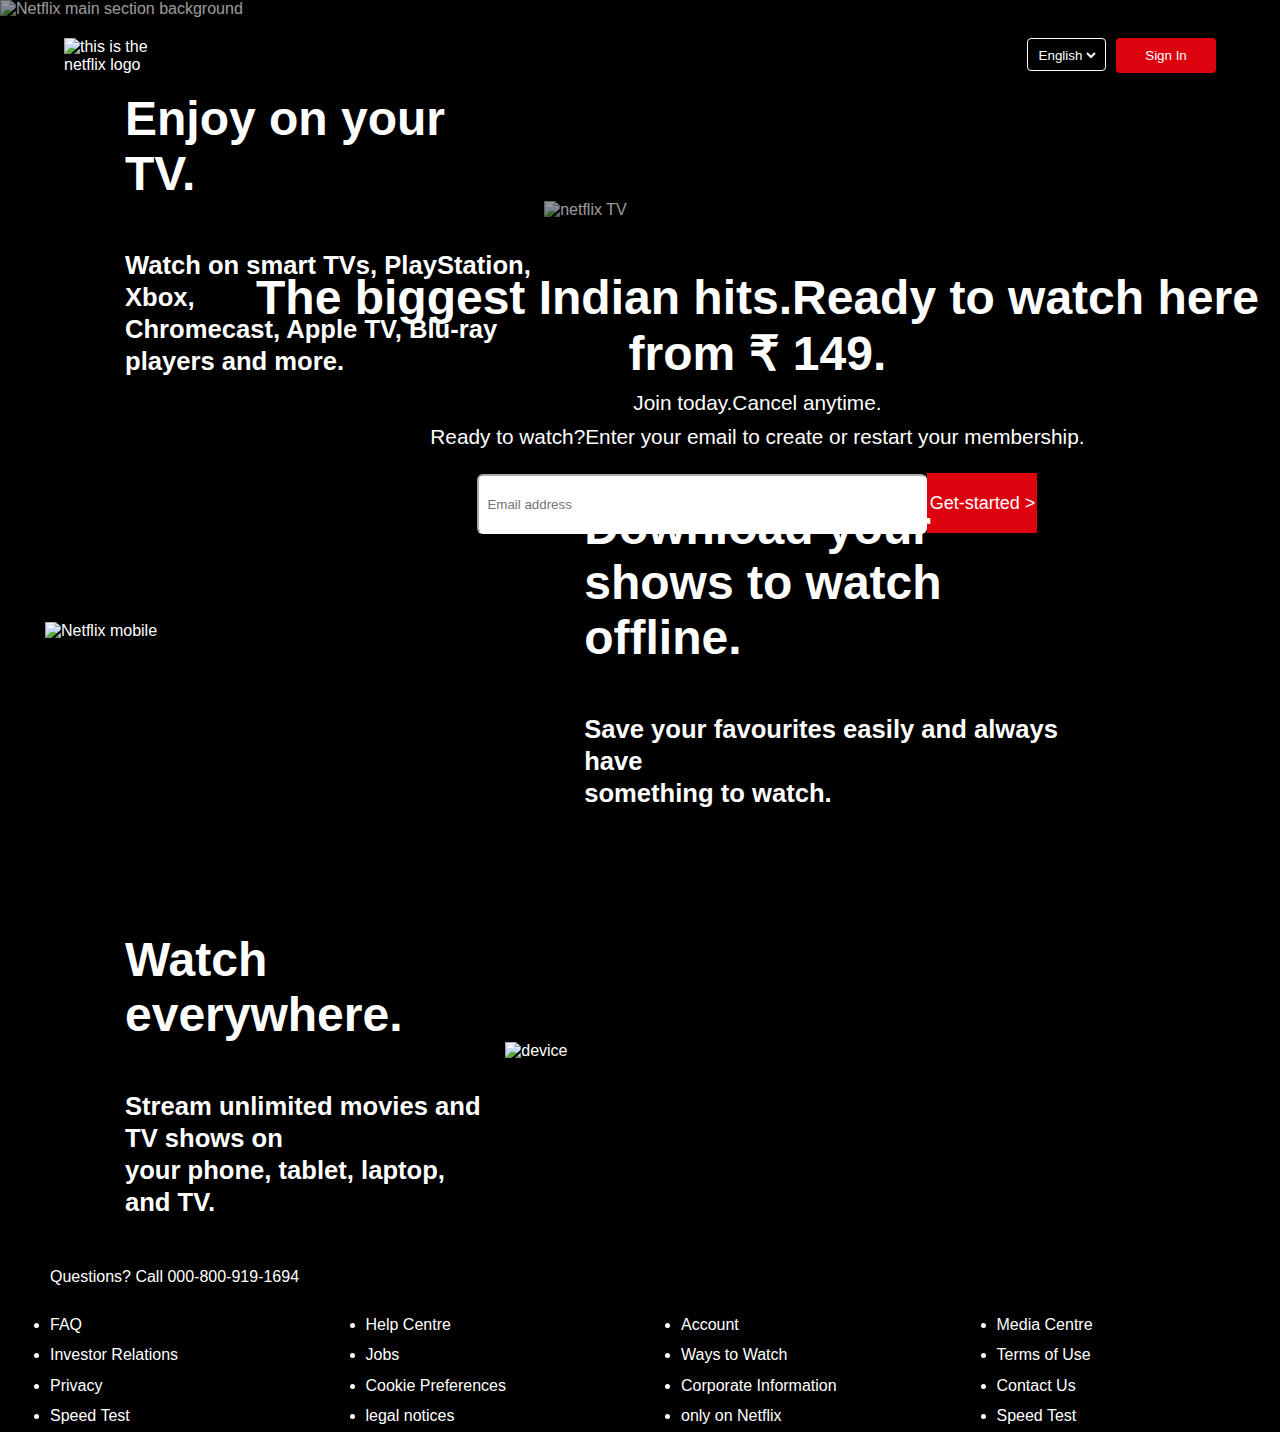
==== index.html @ 4aa47289 "Add files via upload" ====
<!DOCTYPE html>
<html>
<head>
  <meta charset="UTF-8">
  <meta http-equiv="X-UA-Compatible" content="if-edge">
  <meta name="viewport" content="width=device-width,initial-scale-1.0">
  <title>Netflix india-watch TV shows online,Watch Movie Online </title>
  <link href="NEFLIX.css" rel="stylesheet">
<link rel="stylesheet" href="path/to/font-awesome/css/font-awesome.min.css">
</head>
<body>
  <header>
    <nav class="navbar">
      <div class="navbar_netflix">
        <img src="C:\Users\poojitha\Documents\New folder\netflix.jpeg" alt="this is the netflix logo" class="netflix_logo"></div>
        <div class="navbar_nav_items">
          <div class="nav_item">
            <div class="dropdown_container">
            <i class="fa-regular fa-globe"></i>
              <select name="languages" id="languageSelect" class="language_drop_down">
                <option value="english" selected>English</option>
                <option value="hindi">Hindi</option>
              </select>
            </div>
          </div>
          <div class="nav_item">
            <button class="signin_button">Sign In</button>
          </div>
        </div>
    </nav>
  </header>
  <main>
    <section class="hero">
      <div class="hero_bg_img_cont">
        <img src="C:\Users\poojitha\Documents\New folder\background.jpg" alt="Netflix main section background" class="hero_bg_img" />
      </div>
      <div class="hero_bg_overlay"></div>
      <div class="hero_card">
        <h1 class="hero_title">
          The biggest Indian hits.Ready to watch here<br>from ₹ 149.
        </h1>
        <h2 class="hero_subtitle">Join today.Cancel anytime.</h2>
        <p class="hero_desc">
          <nobr>Ready to watch?Enter your email to create or restart your membership.</nobr>
		  <br><br>
           <nobr ><input type="Email" placeholder="Email address" class="Email"><button class="Get-started">Get-started ></button></nobr>
        </p></div>
    </section>
    <section class="style-cards">
      <div class="card-1">
        <div class="desc-1">
          <h1>Enjoy on your TV.</h1>
          <h3>Watch on smart TVs, PlayStation, Xbox,<br> Chromecast, Apple TV, Blu-ray players and more.</h3>
        </div>
        <img src="C:\Users\poojitha\Documents\New folder\tv.jpg" alt="netflix TV">
        <video class="video-1" src="https://assets.nflxext.com/ffe/siteui/acquisition/ourStory/fuji/desktop/video-tv-in-0819.m4v" autoplay=" " playsinline="" muted="" loops="" type="video/mp4"></video>
		</div>
		<div class="card-2">
		<img src="https://assets.nflxext.com/ffe/siteui/acquisition/ourStory/fuji/desktop/mobile-0819.jpg" alt="Netflix mobile">
		<div class="desc-2">
		<h1>Download your shows to watch offline.</h1>
		<h3>Save your favourites easily and always have <br>something to watch.</h3>
        </div></div>
		<div class="card-3">
		<div class="desc-3">
		<h1>Watch everywhere.</h1>
		<h3>Stream unlimited movies and TV shows on<br> your phone, tablet, laptop, and TV.</h3></div>
		<img src="https://assets.nflxext.com/ffe/siteui/acquisition/ourStory/fuji/desktop/device-pile-in.png" alt="device">
		<video class="video-2" src="https://assets.nflxext.com/ffe/siteui/acquisition/ourStory/fuji/desktop/video-devices-in.m4v" autoplay=" " playsinline="" muted="" loops="" type="video/mp4"></video>
		</div>
		</section>
  </main>
  <footer class="footer">
  <p>Questions? Call 000-800-919-1694</p>
  <div class="footer-cols">
  <ul>
  <li>FAQ</li>
  <li>Investor Relations</li>
  <li>Privacy</li>
  <li>Speed Test</li>
  </ul>
  <ul>
  <li>Help Centre</li>
  <li>Jobs</li>
  <li>Cookie Preferences</li>
  <li>legal notices</li>
  </ul>
  <ul>
  <li>Account</li>
  <li>Ways to Watch</li>
  <li>Corporate Information</li>
  <li>only on Netflix</li>
  </ul>
  <ul>
  <li>Media Centre</li>
  <li>Terms of Use</li>
  <li>Contact Us</li>
  <li>Speed Test</li>
  </ul>
  </div>
  
  </footer>
</body>

</html>
---- NEFLIX.css ----
*{
  margin: 0;
  padding:0;
  box-sizing:border-box;
}

body{
  background-color: black;
  color: white;
  font-family:"Poppins",sans-serif;
}
.navbar{
  position:absolute;
  top:0;
  width: 100%;
  display: flex;
  justify-content:space-between;
  padding:3% 5%;
  z-index: 10;
}
.navbar_netflix{
  height:100%;
  width:125px;
}
.navbar_nav_items{
  display:flex;
  gap:10px;
}
.netflix_logo{
  width:100%;
  height:100%;
}
.language_drop_down{
  background:transparent;
  border:none;
  color:white;
}
.dropdown_container{
  border: 1px solid white;
  padding:0.4rem;
  border-radius:4px;
  background:rgba(0,0,0,0.4);
}
.signin_button{
  border:#dc030f;
  background-color:#dc030f;
  color:white;
  padding:0.25rem 0.5rem;
  border-radius:4px;
  height:35px;
  width:100px;
}
.hero_bg_img_cont{
  height:100%;
  width:100%;
}
.hero_bg_img{
  width:100%;
  height:100%;
  object-fit:cover;
}
.hero_bg_overlay{
  position:absolute;
  inset:0;
  width:100%;
  height:100%;
  background:rgba(0,0,0,0.4);
}
.hero_card{
  position:absolute;
  top:30%;
  left:20%;
  text-align:center;
  display:flex;
  flex-direction:column;
  gap:10px;
}
.hero_title{
  font-weight:600;
  font-size:3rem;
}
.hero_subtitle,
.hero_desc{
  font-weight:400;
  font-size:1.3rem;
}
.Email{
  width:450px;
  height:60px;
  color:black;
  padding:0.25rem 0.5rem;
  border-radius:6px;
  border-color:white;
}
.Get-started{
  font-size:large;
  width:110px;
  height:60px;
  background-color:#dc030f;
  border:1px solid #dc030f;
  border-color:#dc030f;
  color:white;
}
.card-1,
.card-2,
.card-3{
	border-top:8px rgb(69,69,69);
	padding:50px;
}
.card-1{
	position:relative;
	display:inline-grid;
	grid-template-columns:50% 40%;
	text-align:left;
	align-items:center;
	padding:25px 45px 50px;
}
.desc-1{
	padding-left:80px;
}
.card-1 img{
	grid-column:2/2;
	grid-row:1/2;
	z-index:-1;
}
.card-1 video{
	position:relative;
	width:100%;
	height:44%;
	grid-column:2/2;
	grid-row:1/2;
	z-index:-1;
	object-fit:contain;
	overflow-clip-margin:content-box;
	overflow:clip;
	padding-left:20px;
}
.style-cards h1{
	font-size: 3rem;
	padding: 3rem;
	padding-left:0;
}
.style-cards h3{
	font-size:1.6rem;
	line-height: 2rem;
	
}
.card-2{
	position:relative;
	display:inline-grid;
	grid-template-columns:40% 50%;
	text-align:left;
	align-items:center;
	padding:25px 45px 50px;
}
.desc-2{
		padding-left:80px;
	padding-right:20px;
}



.card-3{
	position:relative;
	display:inline-grid;
	grid-template-columns:50% 40%;
	text-align:left;
	align-items:center;
	padding:25px 45px 50px;
}
.desc-3{
	padding-left:80px;
	padding-right:20px;
}
.card-3 img{
	width:110%;
	grid-column:2/2;
	grid-row:1/2;
	z-index:-1;
}
.card-3 video{
	position:relative;
	top:-87px;
	left:125px;
	width:65%;
	height:78%;
	grid-column:2/2;
	grid-row:1/2;
	z-index:-1;
	overflow:clip;
}
.footer,
.footer #{
	color:#999;
	font-size:0.9rem;
}
.footer p{
	margin-bottom:1.5rem;
	padding-left:50px;
}
.footer  .footer-cols{
	display:grid;
	grid-template-columns:repeat(4,1fr);
	grid-gap:2rem;
	padding-left:50px;
}
.footer li{
	line-height:1.9;
}
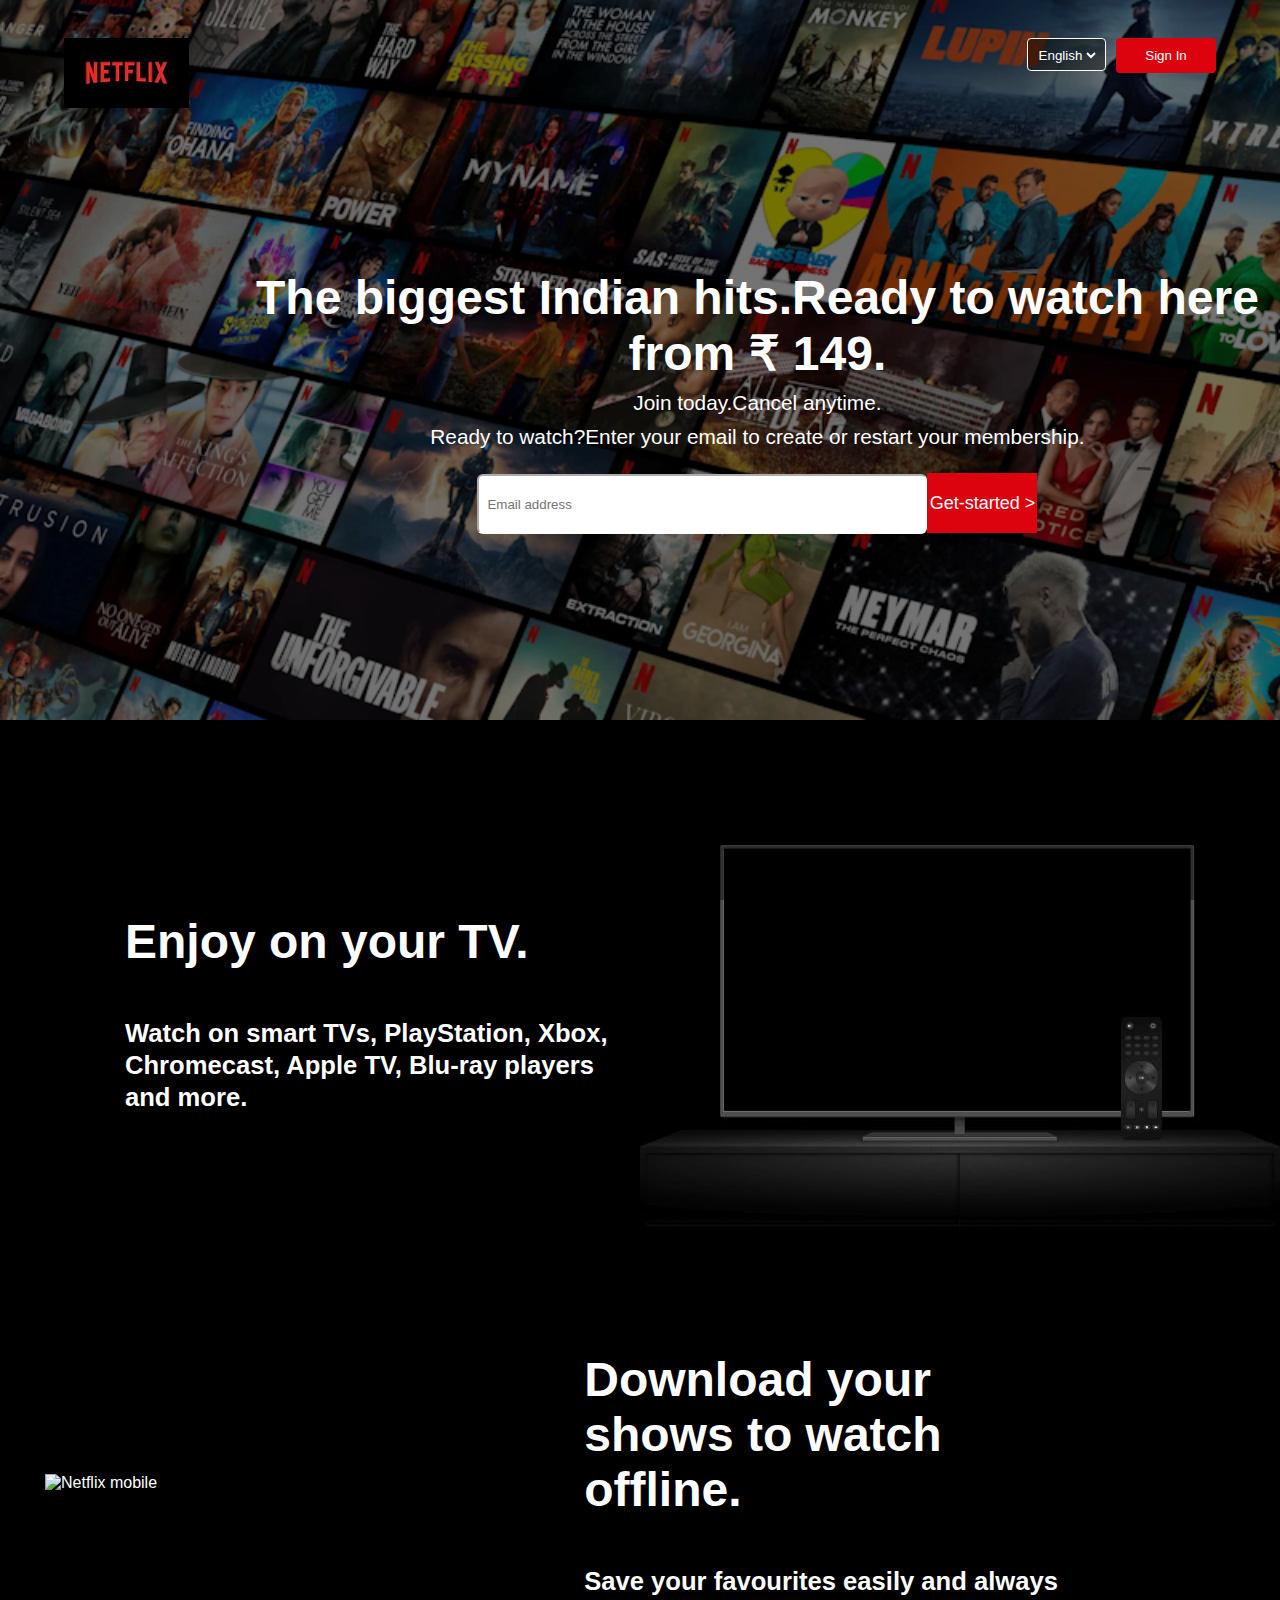
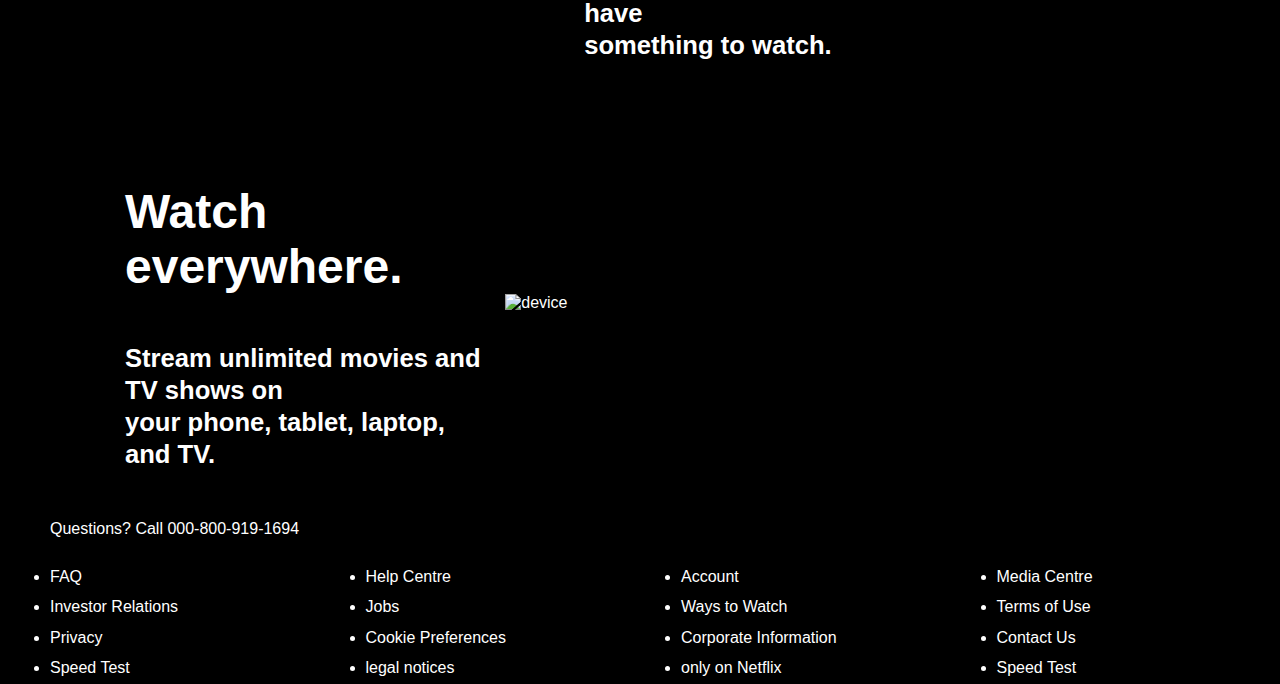
==== commit 61d0675c: "Update index.html" ====
--- a/index.html
+++ b/index.html
@@ -12,11 +12,11 @@
   <header>
     <nav class="navbar">
       <div class="navbar_netflix">
-        <img src="C:\Users\poojitha\Documents\New folder\netflix.jpeg" alt="this is the netflix logo" class="netflix_logo"></div>
+        <img src="netflixlogo.jpeg" alt="this is the netflix logo" class="netflix_logo"></div>
         <div class="navbar_nav_items">
           <div class="nav_item">
             <div class="dropdown_container">
-            <i class="fa-regular fa-globe"></i>
+            <i class="fa-regular fa-globe.svg"></i>
               <select name="languages" id="languageSelect" class="language_drop_down">
                 <option value="english" selected>English</option>
                 <option value="hindi">Hindi</option>
@@ -32,7 +32,7 @@
   <main>
     <section class="hero">
       <div class="hero_bg_img_cont">
-        <img src="C:\Users\poojitha\Documents\New folder\background.jpg" alt="Netflix main section background" class="hero_bg_img" />
+        <img src="background.jpg" alt="Netflix main section background" class="hero_bg_img" />
       </div>
       <div class="hero_bg_overlay"></div>
       <div class="hero_card">
@@ -52,7 +52,7 @@
           <h1>Enjoy on your TV.</h1>
           <h3>Watch on smart TVs, PlayStation, Xbox,<br> Chromecast, Apple TV, Blu-ray players and more.</h3>
         </div>
-        <img src="C:\Users\poojitha\Documents\New folder\tv.jpg" alt="netflix TV">
+        <img src="tv.jpg" alt="netflix TV">
         <video class="video-1" src="https://assets.nflxext.com/ffe/siteui/acquisition/ourStory/fuji/desktop/video-tv-in-0819.m4v" autoplay=" " playsinline="" muted="" loops="" type="video/mp4"></video>
 		</div>
 		<div class="card-2">
